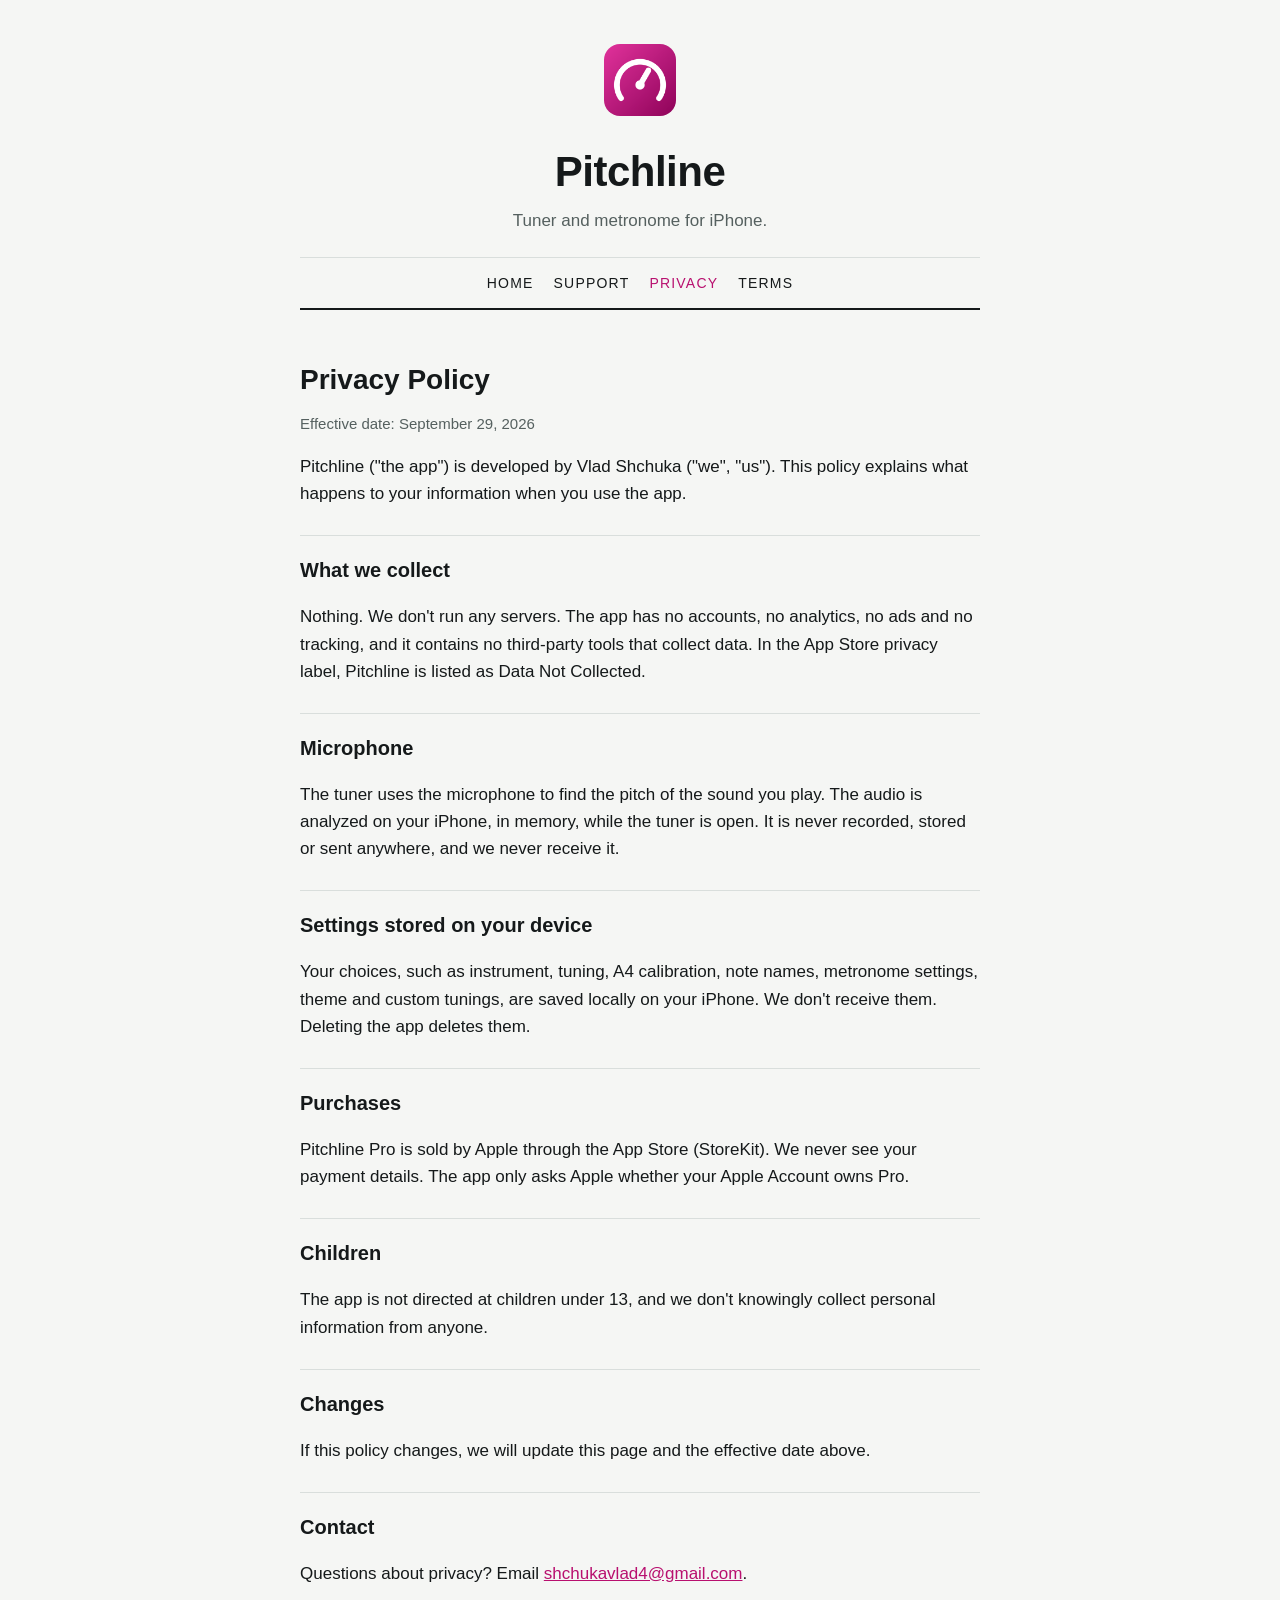
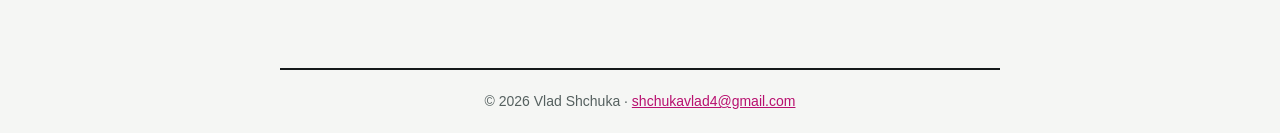
==== privacy.html @ e01d228e "Pitchline support, privacy and terms pages" ====
<!doctype html>
<html lang="en"><head><meta charset="utf-8"><meta name="viewport" content="width=device-width, initial-scale=1"><link rel="icon" href="icon.png"><link rel="apple-touch-icon" href="icon.png">
<title>Privacy Policy · Pitchline</title><meta name="description" content="Pitchline is a chromatic tuner and metronome for iPhone. Guitar, bass, ukulele, violin and more. No ads, no subscription."><link rel="stylesheet" href="style.css"></head>
<body><header class="hero"><img class="mark" src="icon.png" alt="" width="72" height="72"><h1>Pitchline</h1><p>Tuner and metronome for iPhone.</p>
<nav><a href="index.html">Home</a><a href="support.html">Support</a><a href="privacy.html" aria-current="page">Privacy</a><a href="terms.html">Terms</a></nav></header>
<main>
<h2>Privacy Policy</h2>
<p class="muted">Effective date: September 29, 2026</p>
<p>Pitchline ("the app") is developed by Vlad Shchuka ("we", "us"). This policy explains what happens to your information when you use the app.</p>

<h3>What we collect</h3>
<p>Nothing. We don't run any servers. The app has no accounts, no analytics, no ads and no tracking, and it contains no third-party tools that collect data. In the App Store privacy label, Pitchline is listed as Data Not Collected.</p>

<h3>Microphone</h3>
<p>The tuner uses the microphone to find the pitch of the sound you play. The audio is analyzed on your iPhone, in memory, while the tuner is open. It is never recorded, stored or sent anywhere, and we never receive it.</p>

<h3>Settings stored on your device</h3>
<p>Your choices, such as instrument, tuning, A4 calibration, note names, metronome settings, theme and custom tunings, are saved locally on your iPhone. We don't receive them. Deleting the app deletes them.</p>

<h3>Purchases</h3>
<p>Pitchline Pro is sold by Apple through the App Store (StoreKit). We never see your payment details. The app only asks Apple whether your Apple Account owns Pro.</p>

<h3>Children</h3>
<p>The app is not directed at children under 13, and we don't knowingly collect personal information from anyone.</p>

<h3>Changes</h3>
<p>If this policy changes, we will update this page and the effective date above.</p>

<h3>Contact</h3>
<p>Questions about privacy? Email <a href="mailto:shchukavlad4@gmail.com">shchukavlad4@gmail.com</a>.</p>
</main><footer>© 2026 Vlad Shchuka · <a href="mailto:shchukavlad4@gmail.com">shchukavlad4@gmail.com</a></footer></body></html>
---- style.css ----
:root {
  --paper: #F5F6F4; --surface: #FFFFFF; --ink: #15191A; --muted: #55605F; --line: #D9DEDC; --accent: #B8106F;
  color-scheme: light dark;
}
@media (prefers-color-scheme: dark) {
  :root { --paper: #0E1112; --surface: #191E1F; --ink: #F1F4F3; --muted: #9DA9A7; --line: #2B3233; --accent: #FF6EB4; }
}
* { box-sizing: border-box; }
body { margin: 0; background: var(--paper); color: var(--ink);
  font: 17px/1.6 -apple-system, BlinkMacSystemFont, "SF Pro Text", "Helvetica Neue", Arial, sans-serif; }
.hero { max-width: 720px; margin: 0 auto; padding: 44px 20px 0; text-align: center; }
.mark { display: inline-block; width: 72px; height: 72px; border-radius: 16px; }
.hero h1 { font-family: "SF Pro Rounded", -apple-system, BlinkMacSystemFont, sans-serif; font-weight: 800; font-size: 42px; letter-spacing: -0.5px; margin: 14px 0 2px; }
.hero p { margin: 0; color: var(--muted); }
nav { margin-top: 22px; padding: 10px 0; font-size: 14px; letter-spacing: 1.2px; text-transform: uppercase;
  border-top: 1px solid var(--line); border-bottom: 2px solid var(--ink); }
nav a { color: var(--ink); text-decoration: none; display: inline-block; margin: 0 10px; padding: 4px 0; }
nav a:hover, nav a[aria-current="page"] { color: var(--accent); }
main { max-width: 720px; margin: 0 auto; padding: 24px 20px 64px; }
h2 { font-weight: 800; font-size: 28px; line-height: 1.25; margin: 28px 0 8px; }
h3 { font-weight: 700; font-size: 20px; margin: 28px 0 4px; padding-top: 18px; border-top: 1px solid var(--line); }
a { color: var(--accent); }
ol, ul { padding-left: 22px; }
li { margin: 4px 0; }
.card { background: var(--surface); border: 1px solid var(--line); border-left: 3px solid var(--accent); padding: 18px 22px; margin: 18px 0; }
.cols { display: grid; gap: 14px; grid-template-columns: 1fr; }
@media (min-width: 640px) { .cols { grid-template-columns: 1fr 1fr; } }
.cols .card { margin: 0; }
.cols h3 { border: 0; padding: 0; margin: 0 0 6px; }
.muted { color: var(--muted); font-size: 15px; }
footer { max-width: 720px; margin: 0 auto; text-align: center; color: var(--muted); font-size: 14px; padding: 20px; border-top: 2px solid var(--ink); }
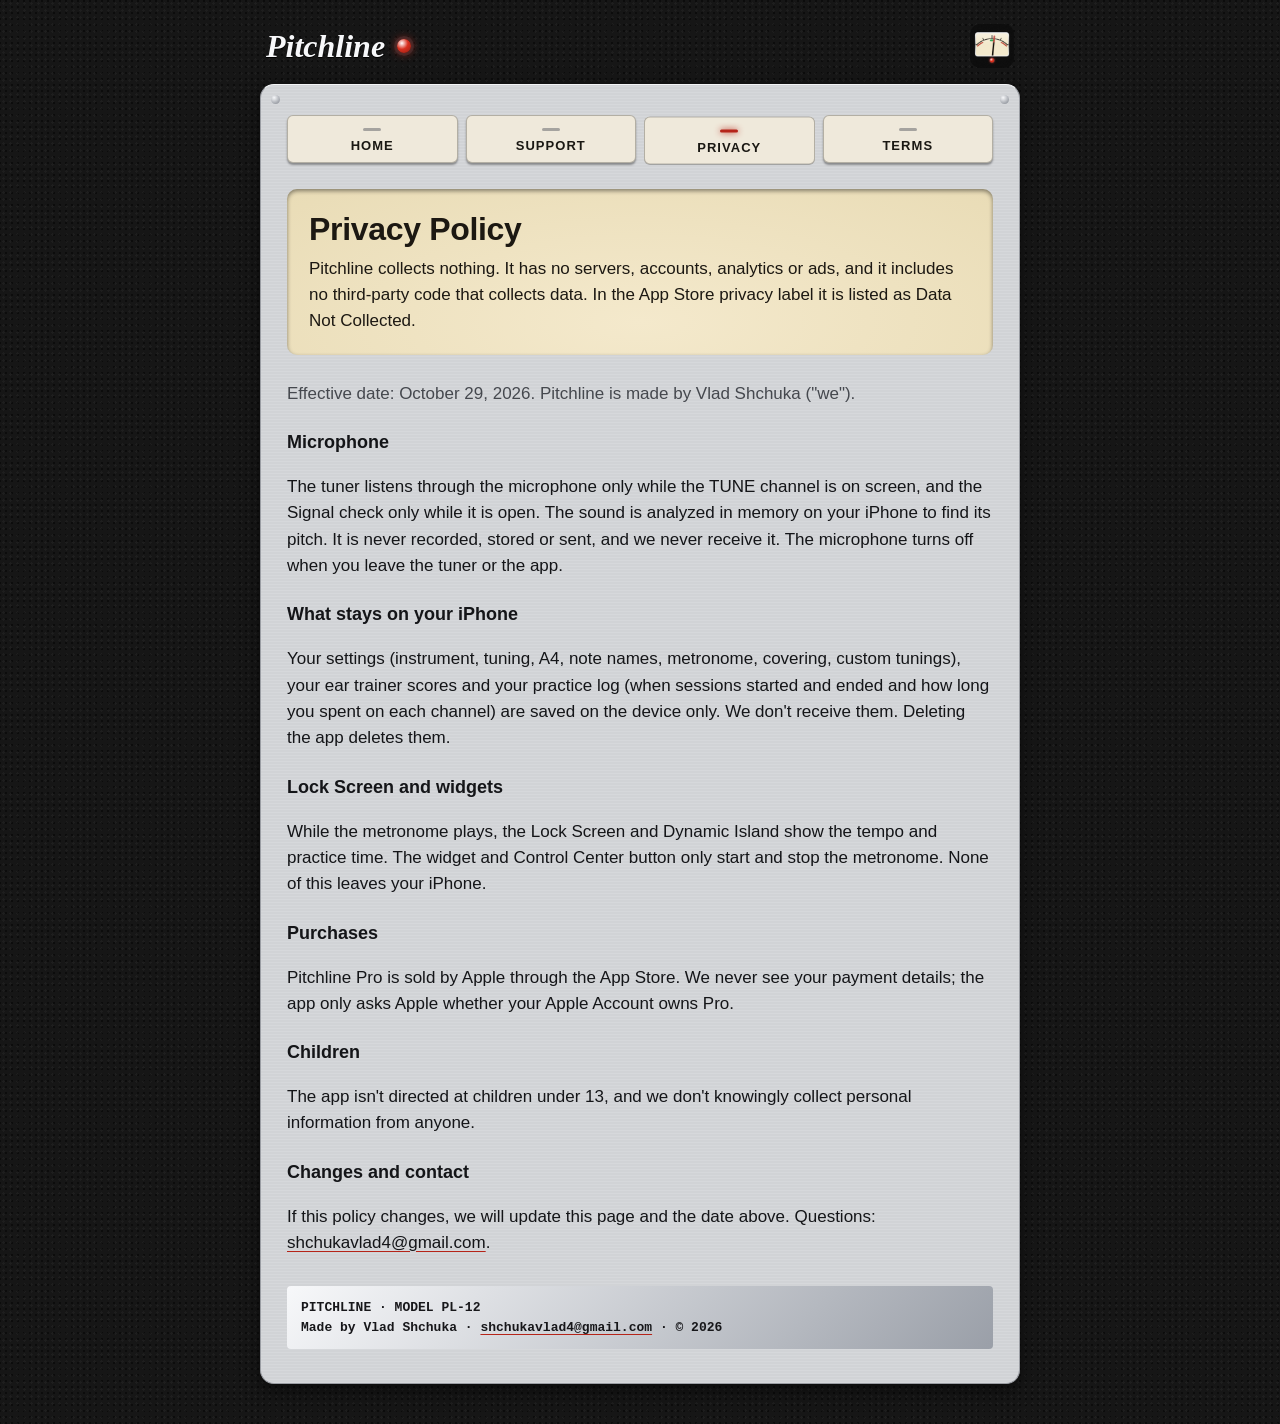
==== commit e246c33c: "Pitchline 1.2: site rebuilt as the amp's owner's manual; privacy facts for the ear trainer and pract" ====
--- a/privacy.html
+++ b/privacy.html
@@ -1,31 +1,30 @@
 <!doctype html>
 <html lang="en"><head><meta charset="utf-8"><meta name="viewport" content="width=device-width, initial-scale=1"><link rel="icon" href="icon.png"><link rel="apple-touch-icon" href="icon.png">
-<title>Privacy Policy · Pitchline</title><meta name="description" content="Pitchline is a chromatic tuner and metronome for iPhone. Guitar, bass, ukulele, violin and more. No ads, no subscription."><link rel="stylesheet" href="style.css"></head>
-<body><header class="hero"><img class="mark" src="icon.png" alt="" width="72" height="72"><h1>Pitchline</h1><p>Tuner and metronome for iPhone.</p>
-<nav><a href="index.html">Home</a><a href="support.html">Support</a><a href="privacy.html" aria-current="page">Privacy</a><a href="terms.html">Terms</a></nav></header>
-<main>
-<h2>Privacy Policy</h2>
-<p class="muted">Effective date: September 29, 2026</p>
-<p>Pitchline ("the app") is developed by Vlad Shchuka ("we", "us"). This policy explains what happens to your information when you use the app.</p>
-
-<h3>What we collect</h3>
-<p>Nothing. We don't run any servers. The app has no accounts, no analytics, no ads and no tracking, and it contains no third-party tools that collect data. In the App Store privacy label, Pitchline is listed as Data Not Collected.</p>
+<title>Privacy Policy · Pitchline</title><meta name="description" content="Pitchline is a tuner, metronome, ear trainer and chord chart for iPhone, laid out like the front of a small practice amp. No ads, no subscription."><link rel="stylesheet" href="style.css"></head>
+<body><div class="amp">
+<header class="masthead"><a class="badge" href="index.html">Pitchline</a><span class="jewel" aria-hidden="true"></span><img src="icon.png" alt="" width="44" height="44"></header>
+<div class="plate">
+<nav class="keys"><a href="index.html">Home</a><a href="support.html">Support</a><a href="privacy.html" aria-current="page">Privacy</a><a href="terms.html">Terms</a></nav>
+<section class="meter"><h1>Privacy Policy</h1>
+<p>Pitchline collects nothing. It has no servers, accounts, analytics or ads, and it includes no third-party code that collects data. In the App Store privacy label it is listed as Data Not Collected.</p></section>
+<p class="soft">Effective date: October 29, 2026. Pitchline is made by Vlad Shchuka ("we").</p>
 
 <h3>Microphone</h3>
-<p>The tuner uses the microphone to find the pitch of the sound you play. The audio is analyzed on your iPhone, in memory, while the tuner is open. It is never recorded, stored or sent anywhere, and we never receive it.</p>
+<p>The tuner listens through the microphone only while the TUNE channel is on screen, and the Signal check only while it is open. The sound is analyzed in memory on your iPhone to find its pitch. It is never recorded, stored or sent, and we never receive it. The microphone turns off when you leave the tuner or the app.</p>
 
-<h3>Settings stored on your device</h3>
-<p>Your choices, such as instrument, tuning, A4 calibration, note names, metronome settings, theme and custom tunings, are saved locally on your iPhone. We don't receive them. Deleting the app deletes them.</p>
+<h3>What stays on your iPhone</h3>
+<p>Your settings (instrument, tuning, A4, note names, metronome, covering, custom tunings), your ear trainer scores and your practice log (when sessions started and ended and how long you spent on each channel) are saved on the device only. We don't receive them. Deleting the app deletes them.</p>
+
+<h3>Lock Screen and widgets</h3>
+<p>While the metronome plays, the Lock Screen and Dynamic Island show the tempo and practice time. The widget and Control Center button only start and stop the metronome. None of this leaves your iPhone.</p>
 
 <h3>Purchases</h3>
-<p>Pitchline Pro is sold by Apple through the App Store (StoreKit). We never see your payment details. The app only asks Apple whether your Apple Account owns Pro.</p>
+<p>Pitchline Pro is sold by Apple through the App Store. We never see your payment details; the app only asks Apple whether your Apple Account owns Pro.</p>
 
 <h3>Children</h3>
-<p>The app is not directed at children under 13, and we don't knowingly collect personal information from anyone.</p>
+<p>The app isn't directed at children under 13, and we don't knowingly collect personal information from anyone.</p>
 
-<h3>Changes</h3>
-<p>If this policy changes, we will update this page and the effective date above.</p>
-
-<h3>Contact</h3>
-<p>Questions about privacy? Email <a href="mailto:shchukavlad4@gmail.com">shchukavlad4@gmail.com</a>.</p>
-</main><footer>© 2026 Vlad Shchuka · <a href="mailto:shchukavlad4@gmail.com">shchukavlad4@gmail.com</a></footer></body></html>
+<h3>Changes and contact</h3>
+<p>If this policy changes, we will update this page and the date above. Questions: <a href="mailto:shchukavlad4@gmail.com">shchukavlad4@gmail.com</a>.</p>
+<div class="serial">PITCHLINE · MODEL PL-12<br>Made by Vlad Shchuka · <a href="mailto:shchukavlad4@gmail.com">shchukavlad4@gmail.com</a> · © 2026</div>
+</div></div></body></html>
--- a/style.css
+++ b/style.css
@@ -1,31 +1,129 @@
+/* Pitchline site (1.2): the amp's owner's manual. Tolex around the page, a brushed plate for
+   the content, ivory keys for navigation, a cream meter card for the lead. No web fonts, no
+   scripts, no trackers. */
 :root {
-  --paper: #F5F6F4; --surface: #FFFFFF; --ink: #15191A; --muted: #55605F; --line: #D9DEDC; --accent: #B8106F;
-  color-scheme: light dark;
+  --tolex: #161616;
+  --plate: #d5d7da;
+  --plate-sheen: #f4f5f7;
+  --plate-shade: #9a9da3;
+  --silk: #141518;
+  --silk-soft: #45484e;
+  --meter: #f4e9cc;
+  --meter-ink: #1c1812;
+  --ivory: #efe9db;
+  --jewel: #b52419;
+  --green: #12652f;
 }
 @media (prefers-color-scheme: dark) {
-  :root { --paper: #0E1112; --surface: #191E1F; --ink: #F1F4F3; --muted: #9DA9A7; --line: #2B3233; --accent: #FF6EB4; }
+  :root {
+    --plate: #1d1e21;
+    --plate-sheen: #34363b;
+    --plate-shade: #0b0b0c;
+    --silk: #f0ece2;
+    --silk-soft: #b9b4a8;
+    --jewel: #e2493c;
+    --green: #45c873;
+  }
 }
 * { box-sizing: border-box; }
-body { margin: 0; background: var(--paper); color: var(--ink);
-  font: 17px/1.6 -apple-system, BlinkMacSystemFont, "SF Pro Text", "Helvetica Neue", Arial, sans-serif; }
-.hero { max-width: 720px; margin: 0 auto; padding: 44px 20px 0; text-align: center; }
-.mark { display: inline-block; width: 72px; height: 72px; border-radius: 16px; }
-.hero h1 { font-family: "SF Pro Rounded", -apple-system, BlinkMacSystemFont, sans-serif; font-weight: 800; font-size: 42px; letter-spacing: -0.5px; margin: 14px 0 2px; }
-.hero p { margin: 0; color: var(--muted); }
-nav { margin-top: 22px; padding: 10px 0; font-size: 14px; letter-spacing: 1.2px; text-transform: uppercase;
-  border-top: 1px solid var(--line); border-bottom: 2px solid var(--ink); }
-nav a { color: var(--ink); text-decoration: none; display: inline-block; margin: 0 10px; padding: 4px 0; }
-nav a:hover, nav a[aria-current="page"] { color: var(--accent); }
-main { max-width: 720px; margin: 0 auto; padding: 24px 20px 64px; }
-h2 { font-weight: 800; font-size: 28px; line-height: 1.25; margin: 28px 0 8px; }
-h3 { font-weight: 700; font-size: 20px; margin: 28px 0 4px; padding-top: 18px; border-top: 1px solid var(--line); }
-a { color: var(--accent); }
-ol, ul { padding-left: 22px; }
+html { background: var(--tolex); }
+body {
+  margin: 0;
+  padding: 24px 14px 40px;
+  color: var(--silk);
+  font: 17px/1.55 -apple-system, BlinkMacSystemFont, "Helvetica Neue", Arial, sans-serif;
+  /* Pebble grain of the tolex, from two offset dot patterns. */
+  background:
+    radial-gradient(rgba(255,255,255,.035) 1px, transparent 1.4px) 0 0 / 7px 7px,
+    radial-gradient(rgba(0,0,0,.45) 1px, transparent 1.6px) 3px 4px / 6px 6px,
+    var(--tolex);
+}
+.amp { max-width: 760px; margin: 0 auto; }
+.masthead { display: flex; align-items: center; gap: 12px; padding: 0 6px 16px; }
+.badge {
+  font: italic 700 32px/1 "New York", "Iowan Old Style", Georgia, serif;
+  color: #f7f8fa;
+  text-shadow: 0 1px 0 #000;
+  text-decoration: none;
+}
+.jewel {
+  width: 14px; height: 14px; border-radius: 50%;
+  background: radial-gradient(circle at 35% 30%, #fff 0, #d9301f 45%, #8e1c12 100%);
+  box-shadow: 0 0 10px rgba(217,48,31,.8), 0 0 0 3px #26272a;
+}
+.masthead img { width: 44px; height: 44px; border-radius: 10px; margin-left: auto; }
+.plate {
+  position: relative;
+  background:
+    repeating-linear-gradient(0deg, rgba(255,255,255,.025) 0 1px, rgba(0,0,0,.02) 1px 3px),
+    var(--plate);
+  border-radius: 14px;
+  border: 1.5px solid var(--plate-shade);
+  border-top-color: var(--plate-sheen);
+  box-shadow: 0 6px 18px rgba(0,0,0,.5);
+  padding: 30px 26px 34px;
+}
+/* Four screws. */
+.plate::before, .plate::after {
+  content: ""; position: absolute; width: 9px; height: 9px; border-radius: 50%;
+  background: radial-gradient(circle at 35% 30%, #f7f8fa, #7b8089);
+  top: 10px; left: 10px;
+}
+.plate::after { left: auto; right: 10px; }
+nav.keys { display: flex; flex-wrap: wrap; gap: 8px; margin: 0 0 26px; }
+nav.keys a {
+  flex: 1 1 110px; text-align: center;
+  padding: 12px 8px 10px;
+  background: var(--ivory); color: #1a1813;
+  border-radius: 6px; border: 1px solid rgba(0,0,0,.25);
+  box-shadow: 0 2px 2px rgba(0,0,0,.35);
+  font: 800 13px/1 -apple-system, "Helvetica Neue", Arial, sans-serif;
+  letter-spacing: .08em; text-transform: uppercase; text-decoration: none;
+}
+nav.keys a::before {
+  content: ""; display: block; width: 18px; height: 3px; margin: 0 auto 8px;
+  border-radius: 2px; background: #5b5e63; opacity: .5;
+}
+nav.keys a[aria-current="page"] { transform: translateY(1.5px); box-shadow: 0 .5px 0 rgba(0,0,0,.2); }
+nav.keys a[aria-current="page"]::before { background: var(--jewel); opacity: 1; box-shadow: 0 0 6px var(--jewel); }
+.meter {
+  background: radial-gradient(ellipse at 50% 80%, var(--meter), #e9dcb6);
+  color: var(--meter-ink);
+  border-radius: 10px;
+  box-shadow: inset 0 2px 4px rgba(0,0,0,.45);
+  padding: 22px 22px 20px;
+  margin: 0 0 26px;
+}
+.meter h1 { margin: 0 0 8px; font-size: 32px; line-height: 1.15; font-weight: 900; letter-spacing: -.01em; }
+.meter p { margin: 0; color: var(--meter-ink); }
+.meter a { color: var(--meter-ink); }
+.label {
+  display: block; margin: 30px 0 10px;
+  font: 800 12px/1.2 -apple-system, "Helvetica Neue", Arial, sans-serif;
+  letter-spacing: .18em; text-transform: uppercase; color: var(--silk-soft);
+}
+h2 { font-size: 22px; line-height: 1.25; margin: 6px 0 10px; font-weight: 850; }
+h3 { font-size: 18px; margin: 22px 0 6px; }
+p, li { color: var(--silk); }
+.soft { color: var(--silk-soft); }
+ul { padding-left: 20px; }
 li { margin: 4px 0; }
-.card { background: var(--surface); border: 1px solid var(--line); border-left: 3px solid var(--accent); padding: 18px 22px; margin: 18px 0; }
-.cols { display: grid; gap: 14px; grid-template-columns: 1fr; }
-@media (min-width: 640px) { .cols { grid-template-columns: 1fr 1fr; } }
-.cols .card { margin: 0; }
-.cols h3 { border: 0; padding: 0; margin: 0 0 6px; }
-.muted { color: var(--muted); font-size: 15px; }
-footer { max-width: 720px; margin: 0 auto; text-align: center; color: var(--muted); font-size: 14px; padding: 20px; border-top: 2px solid var(--ink); }
+.panel { display: grid; gap: 14px; grid-template-columns: repeat(auto-fit, minmax(210px, 1fr)); }
+.panel > div {
+  border-radius: 8px; padding: 14px 16px;
+  box-shadow: inset 0 1px 3px rgba(0,0,0,.35);
+  background: rgba(0,0,0,.05);
+}
+.panel h3 { margin-top: 0; }
+.tag {
+  background: #fbfaf6; color: #16150f; border-radius: 4px 4px 8px 8px; padding: 18px 20px;
+  border-top: 4px solid var(--jewel); box-shadow: 0 6px 16px rgba(0,0,0,.4);
+}
+.tag p, .tag li { color: #16150f; }
+a { color: inherit; text-decoration-color: var(--jewel); text-underline-offset: 3px; }
+.serial {
+  margin-top: 30px; padding: 12px 14px; border-radius: 4px;
+  background: linear-gradient(135deg, #f7f8fa, #9a9fa8);
+  color: #17171a; font: 600 13px/1.5 ui-monospace, Menlo, monospace;
+}
+.serial a { color: #17171a; }
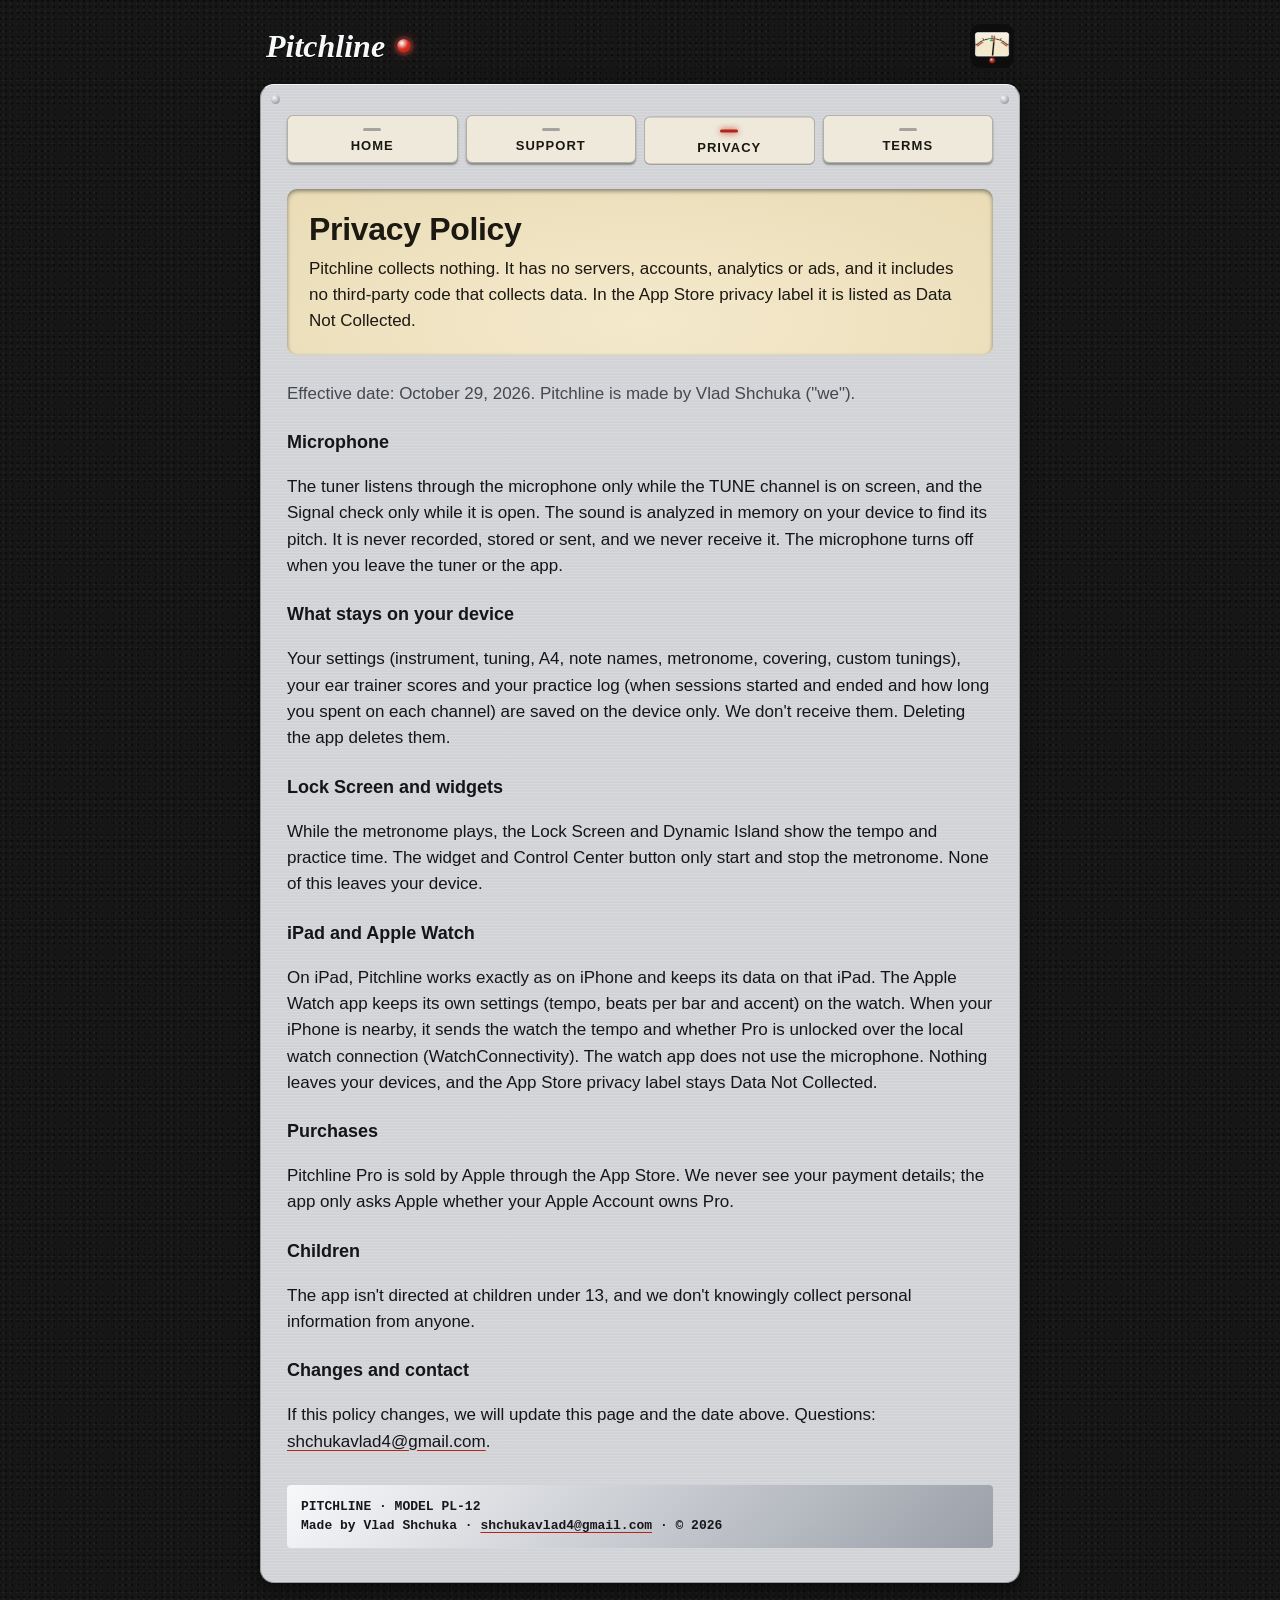
==== commit 776d1fd1: "Pitchline 1.3 site: pages for the version now in the App Store" ====
--- a/privacy.html
+++ b/privacy.html
@@ -1,6 +1,6 @@
 <!doctype html>
 <html lang="en"><head><meta charset="utf-8"><meta name="viewport" content="width=device-width, initial-scale=1"><link rel="icon" href="icon.png"><link rel="apple-touch-icon" href="icon.png">
-<title>Privacy Policy · Pitchline</title><meta name="description" content="Pitchline is a tuner, metronome, ear trainer and chord chart for iPhone, laid out like the front of a small practice amp. No ads, no subscription."><link rel="stylesheet" href="style.css"></head>
+<title>Privacy Policy · Pitchline</title><meta name="description" content="Pitchline is a tuner, metronome, ear trainer and chord chart for iPhone, iPad and Apple Watch, laid out like the front of a small practice amp. No ads, no subscription."><link rel="stylesheet" href="style.css"></head>
 <body><div class="amp">
 <header class="masthead"><a class="badge" href="index.html">Pitchline</a><span class="jewel" aria-hidden="true"></span><img src="icon.png" alt="" width="44" height="44"></header>
 <div class="plate">
@@ -10,13 +10,16 @@
 <p class="soft">Effective date: October 29, 2026. Pitchline is made by Vlad Shchuka ("we").</p>
 
 <h3>Microphone</h3>
-<p>The tuner listens through the microphone only while the TUNE channel is on screen, and the Signal check only while it is open. The sound is analyzed in memory on your iPhone to find its pitch. It is never recorded, stored or sent, and we never receive it. The microphone turns off when you leave the tuner or the app.</p>
+<p>The tuner listens through the microphone only while the TUNE channel is on screen, and the Signal check only while it is open. The sound is analyzed in memory on your device to find its pitch. It is never recorded, stored or sent, and we never receive it. The microphone turns off when you leave the tuner or the app.</p>
 
-<h3>What stays on your iPhone</h3>
+<h3>What stays on your device</h3>
 <p>Your settings (instrument, tuning, A4, note names, metronome, covering, custom tunings), your ear trainer scores and your practice log (when sessions started and ended and how long you spent on each channel) are saved on the device only. We don't receive them. Deleting the app deletes them.</p>
 
 <h3>Lock Screen and widgets</h3>
-<p>While the metronome plays, the Lock Screen and Dynamic Island show the tempo and practice time. The widget and Control Center button only start and stop the metronome. None of this leaves your iPhone.</p>
+<p>While the metronome plays, the Lock Screen and Dynamic Island show the tempo and practice time. The widget and Control Center button only start and stop the metronome. None of this leaves your device.</p>
+
+<h3>iPad and Apple Watch</h3>
+<p>On iPad, Pitchline works exactly as on iPhone and keeps its data on that iPad. The Apple Watch app keeps its own settings (tempo, beats per bar and accent) on the watch. When your iPhone is nearby, it sends the watch the tempo and whether Pro is unlocked over the local watch connection (WatchConnectivity). The watch app does not use the microphone. Nothing leaves your devices, and the App Store privacy label stays Data Not Collected.</p>
 
 <h3>Purchases</h3>
 <p>Pitchline Pro is sold by Apple through the App Store. We never see your payment details; the app only asks Apple whether your Apple Account owns Pro.</p>
